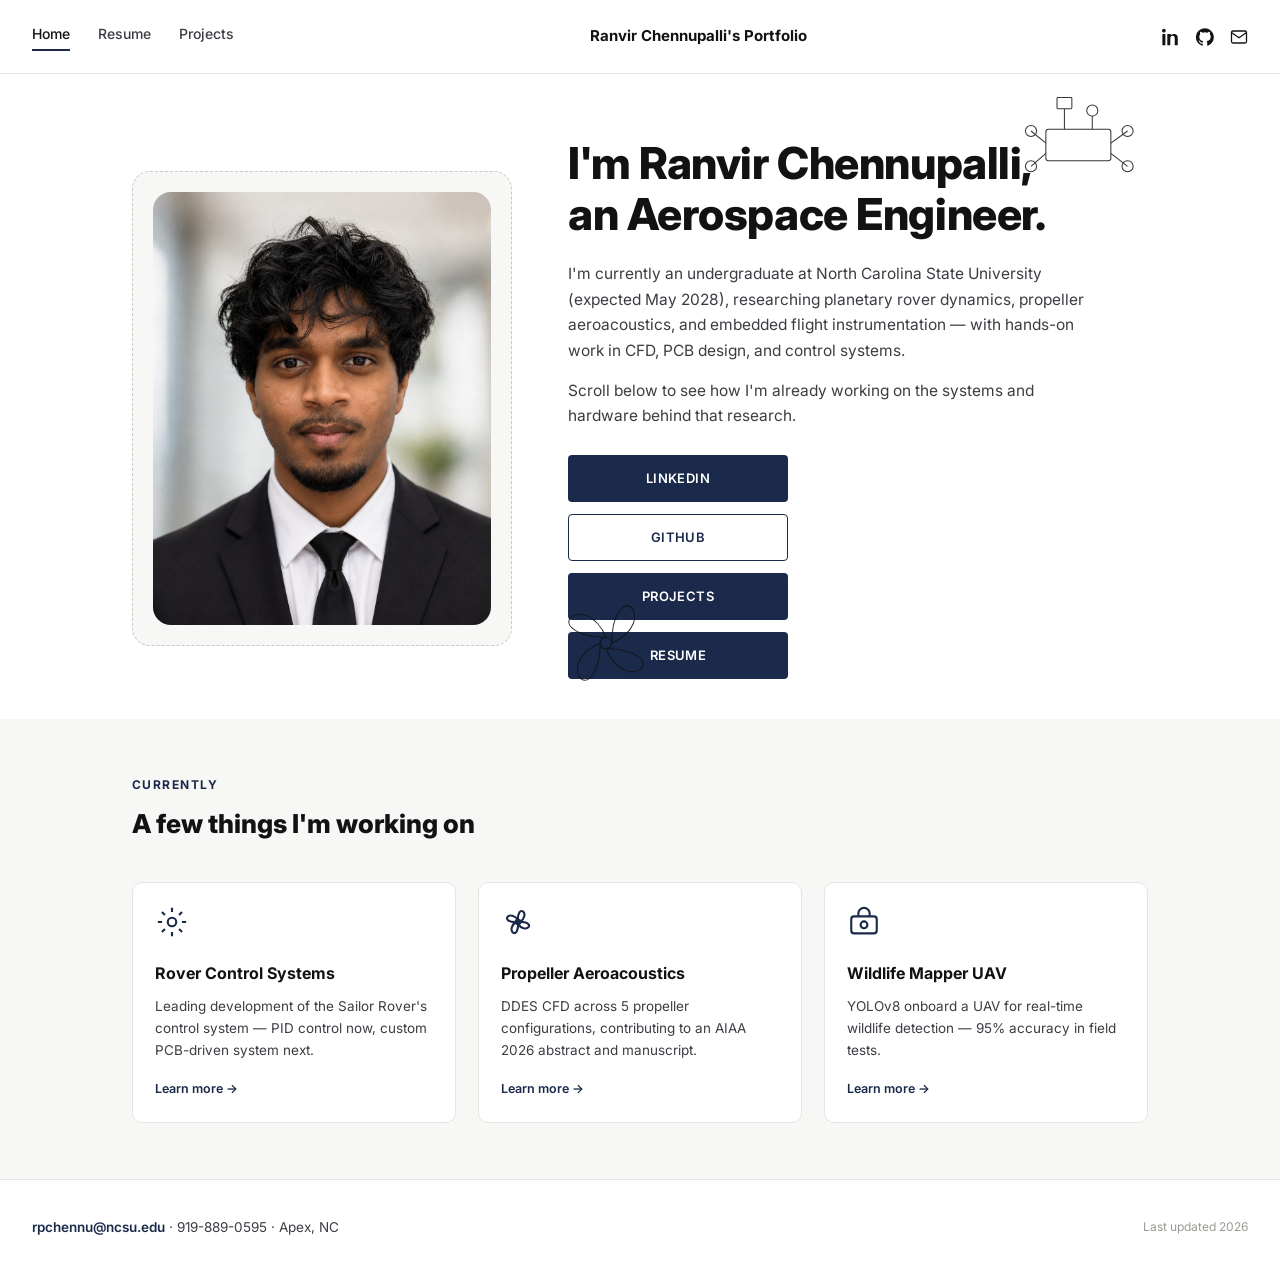
==== index.html @ e4ced8d3 "Publish aerospace portfolio" ====
<!DOCTYPE html>
<html lang="en">
<head>
<meta charset="UTF-8">
<meta name="viewport" content="width=device-width, initial-scale=1.0">
<title>Ranvir Chennupalli — Aerospace Engineer</title>
<meta name="description" content="Aerospace engineering student — rover dynamics, propeller aeroacoustics, and embedded flight instrumentation.">
<link rel="preconnect" href="https://fonts.googleapis.com">
<link rel="preconnect" href="https://fonts.gstatic.com" crossorigin>
<link href="https://fonts.googleapis.com/css2?family=Inter:wght@400;500;600;700;800&display=swap" rel="stylesheet">
<link rel="stylesheet" href="style.css">
</head>
<body>

<nav class="topnav">
  <div class="nav-links">
    <a href="index.html" class="current">Home</a>
    <a href="resume.html">Resume</a>
    <a href="projects.html">Projects</a>
  </div>
  <div class="nav-title">Ranvir Chennupalli's Portfolio</div>
  <div class="nav-social">
    <a href="#" title="LinkedIn (add your URL)" aria-label="LinkedIn">
      <svg viewBox="0 0 24 24" fill="currentColor"><path d="M4.98 3.5C4.98 4.88 3.87 6 2.5 6S0 4.88 0 3.5 1.12 1 2.5 1s2.48 1.12 2.48 2.5zM.5 8h4V23h-4V8zm7.5 0h3.8v2.05h.05c.53-1 1.83-2.05 3.77-2.05C19.9 8 21 10.13 21 13.5V23h-4v-8.3c0-2-.04-4.5-2.75-4.5-2.75 0-3.17 2.15-3.17 4.36V23h-4V8z"/></svg>
    </a>
    <a href="https://github.com/babydab18/portfolio" target="_blank" rel="noopener" title="GitHub" aria-label="GitHub">
      <svg viewBox="0 0 24 24" fill="currentColor"><path d="M12 .3a12 12 0 00-3.8 23.4c.6.1.8-.3.8-.6v-2.2c-3.3.7-4-1.6-4-1.6-.5-1.4-1.3-1.8-1.3-1.8-1.1-.7.1-.7.1-.7 1.2.1 1.8 1.2 1.8 1.2 1 1.8 2.8 1.3 3.5 1 .1-.8.4-1.3.8-1.6-2.7-.3-5.5-1.3-5.5-6a4.6 4.6 0 011.2-3.2 4.3 4.3 0 01.1-3.2s1-.3 3.3 1.2a11.5 11.5 0 016 0c2.3-1.5 3.3-1.2 3.3-1.2a4.3 4.3 0 01.1 3.2 4.6 4.6 0 011.2 3.2c0 4.7-2.8 5.7-5.5 6 .5.4.9 1.1.9 2.3v3.3c0 .3.2.7.8.6A12 12 0 0012 .3z"/></svg>
    </a>
    <a href="mailto:rpchennu@ncsu.edu" title="Email" aria-label="Email">
      <svg viewBox="0 0 24 24" fill="none" stroke="currentColor" stroke-width="1.7"><rect x="2" y="4" width="20" height="16" rx="2"/><path d="M2 6l10 7 10-7"/></svg>
    </a>
  </div>
</nav>

<div class="hero wrap">
  <div class="hero-photo">
 
    <img src="images/Headshot_prof.jpg" alt="Ranvir Chennupalli">
  </div>

  <div class="hero-right">
    <svg class="hero-sketch top" viewBox="0 0 140 110" fill="none" stroke="#111214" stroke-width="1.1">
      <!-- simple rover chassis line sketch -->
      <rect x="30" y="40" width="70" height="34" rx="3"/>
      <line x1="30" y1="55" x2="14" y2="42"/>
      <line x1="100" y1="55" x2="118" y2="42"/>
      <circle cx="14" cy="42" r="6"/>
      <circle cx="118" cy="42" r="6"/>
      <line x1="30" y1="66" x2="14" y2="80"/>
      <line x1="100" y1="66" x2="118" y2="80"/>
      <circle cx="14" cy="80" r="6"/>
      <circle cx="118" cy="80" r="6"/>
      <line x1="50" y1="40" x2="50" y2="18"/>
      <rect x="42" y="6" width="16" height="12" rx="1"/>
      <line x1="80" y1="40" x2="80" y2="26"/>
      <circle cx="80" cy="20" r="6"/>
    </svg>
    <svg class="hero-sketch bottom" viewBox="0 0 100 100" fill="none" stroke="#111214" stroke-width="1.1">
      <!-- simple propeller / PCB-ish line sketch -->
      <circle cx="50" cy="50" r="6"/>
      <path d="M50 44 C 40 20, 20 15, 12 25 C 8 32, 20 44, 50 44"/>
      <path d="M56 50 C 80 40, 85 20, 75 12 C 68 8, 56 20, 56 50"/>
      <path d="M50 56 C 60 80, 80 85, 88 75 C 92 68, 80 56, 50 56"/>
      <path d="M44 50 C 20 60, 15 80, 25 88 C 32 92, 44 80, 44 50"/>
    </svg>

    <h1 class="hero-title">I'm Ranvir Chennupalli,<br>an Aerospace Engineer.</h1>
    <div class="hero-body">
      <p>I'm currently an undergraduate at North Carolina State University (expected May 2028),
        researching planetary rover dynamics, propeller aeroacoustics, and embedded flight
        instrumentation — with hands-on work in CFD, PCB design, and control systems.</p>
      <p>Scroll below to see how I'm already working on the systems and hardware behind that
        research.</p>
    </div>
    <div class="hero-buttons">
      <a class="btn-navy" href="#" title="Add your LinkedIn URL">LinkedIn</a>
      <a class="btn-outline" href="https://github.com/babydab18/portfolio" target="_blank" rel="noopener">GitHub</a>
      <a class="btn-navy" href="projects.html">Projects</a>
      <a class="btn-navy" href="resume.html">Resume</a>
    </div>
  </div>
</div>

<section class="soft">
  <div class="wrap">
    <div class="section-title">Currently</div>
    <div class="section-heading">A few things I'm working on</div>
    <div class="featured-grid">

      <a class="featured-card" href="project-rover-controls.html">
        <svg class="icon" viewBox="0 0 24 24" fill="none" stroke="currentColor" stroke-width="1.5">
          <circle cx="12" cy="12" r="3"/><path d="M12 2v3M12 19v3M2 12h3M19 12h3M4.9 4.9l2.1 2.1M17 17l2.1 2.1M19.1 4.9L17 7M7 17l-2.1 2.1"/>
        </svg>
        <h3>Rover Control Systems</h3>
        <p>Leading development of the Sailor Rover's control system — PID control now, custom PCB-driven system next.</p>
        <span class="learn-more">Learn more →</span>
      </a>

      <a class="featured-card" href="project-archimedes-propeller.html">
        <svg class="icon" viewBox="0 0 24 24" fill="none" stroke="currentColor" stroke-width="1.5">
          <circle cx="12" cy="12" r="1.6"/><path d="M12 10.5c-2-3-6-4-7.5-2-1 1.5.5 4 7.5 3.5M12 13.5c2 3 6 4 7.5 2 1-1.5-.5-4-7.5-3.5M10.5 12c-3 2-4 6-2 7.5 1.5 1 4-.5 3.5-7.5M13.5 12c3-2 4-6 2-7.5-1.5-1-4 .5-3.5 7.5"/>
        </svg>
        <h3>Propeller Aeroacoustics</h3>
        <p>DDES CFD across 5 propeller configurations, contributing to an AIAA 2026 abstract and manuscript.</p>
        <span class="learn-more">Learn more →</span>
      </a>

      <a class="featured-card" href="project-wildlife-mapper.html">
        <svg class="icon" viewBox="0 0 24 24" fill="none" stroke="currentColor" stroke-width="1.5">
          <rect x="3" y="8" width="18" height="12" rx="2"/><path d="M8 8V6a4 4 0 018 0v2"/><circle cx="12" cy="14" r="2.4"/>
        </svg>
        <h3>Wildlife Mapper UAV</h3>
        <p>YOLOv8 onboard a UAV for real-time wildlife detection — 95% accuracy in field tests.</p>
        <span class="learn-more">Learn more →</span>
      </a>

    </div>
  </div>
</section>

<footer>
  <div class="contact">
    <a href="mailto:rpchennu@ncsu.edu">rpchennu@ncsu.edu</a> · 919-889-0595 · Apex, NC
  </div>
  <div class="meta">Last updated 2026</div>
</footer>

</body>
</html>
---- style.css ----
:root {
  --bg: #FFFFFF;
  --bg-soft: #F7F7F5;
  --ink: #111214;
  --body: #3A3D42;
  --navy: #1B2A4A;
  --navy-hover: #24365E;
  --line: #E4E4E1;
  --sans: 'Inter', -apple-system, BlinkMacSystemFont, 'Segoe UI', sans-serif;
}

* { margin: 0; padding: 0; box-sizing: border-box; }

body {
  font-family: var(--sans);
  color: var(--body);
  background: var(--bg);
  line-height: 1.65;
}

a { color: inherit; text-decoration: none; }

.wrap {
  max-width: 1080px;
  margin: 0 auto;
  padding: 0 32px;
}

/* ---------- Nav ---------- */
nav.topnav {
  display: flex;
  align-items: center;
  justify-content: space-between;
  padding: 22px 32px;
  border-bottom: 1px solid var(--line);
}
.nav-links { display: flex; gap: 28px; }
.nav-links a {
  font-size: 14px;
  font-weight: 500;
  color: var(--body);
  padding-bottom: 4px;
  border-bottom: 2px solid transparent;
}
.nav-links a:hover { color: var(--ink); }
.nav-links a.current {
  color: var(--ink);
  border-bottom-color: var(--navy);
}
.nav-title {
  font-weight: 700;
  font-size: 15px;
  color: var(--ink);
}
.nav-social { display: flex; gap: 16px; align-items: center; }
.nav-social a { color: var(--ink); display: flex; }
.nav-social svg { width: 18px; height: 18px; }

/* ---------- Buttons ---------- */
.btn-navy {
  display: inline-block;
  background: var(--navy);
  color: #fff;
  font-weight: 600;
  font-size: 13px;
  letter-spacing: 0.03em;
  text-transform: uppercase;
  padding: 13px 22px;
  border-radius: 4px;
  text-align: center;
  transition: background 0.15s ease;
}
.btn-navy:hover { background: var(--navy-hover); }
.btn-outline {
  display: inline-block;
  border: 1.5px solid var(--navy);
  color: var(--navy);
  font-weight: 600;
  font-size: 13px;
  letter-spacing: 0.03em;
  text-transform: uppercase;
  padding: 11.5px 22px;
  border-radius: 4px;
  text-align: center;
}
.btn-outline:hover { background: var(--bg-soft); }

/* ---------- Hero ---------- */
.hero {
  padding: 64px 32px 40px;
  display: grid;
  grid-template-columns: 380px 1fr;
  gap: 56px;
  align-items: center;
}
.hero-photo {
  width: 100%;
  aspect-ratio: 4 / 5;
  border-radius: 18px;
  background: var(--bg-soft);
  border: 1.5px dashed #C9C9C4;
  display: flex;
  align-items: center;
  justify-content: center;
  text-align: center;
  color: #9A9A94;
  font-size: 13px;
  padding: 20px;
  overflow: hidden;
}
.hero-photo img { width: 100%; height: 100%; object-fit: cover; border-radius: 18px; }

.hero-right { position: relative; }
.hero-sketch {
  position: absolute;
  opacity: 0.85;
}
.hero-sketch.top { top: -46px; right: 0; width: 130px; }
.hero-sketch.bottom { bottom: -12px; left: -10px; width: 96px; }

h1.hero-title {
  font-size: clamp(30px, 4vw, 44px);
  font-weight: 800;
  color: var(--ink);
  line-height: 1.15;
  letter-spacing: -0.01em;
  margin-bottom: 22px;
}

.hero-body p {
  font-size: 15.5px;
  color: var(--body);
  max-width: 520px;
  margin-bottom: 14px;
}

.hero-buttons {
  margin-top: 26px;
  display: flex;
  flex-direction: column;
  gap: 12px;
  max-width: 220px;
}

/* ---------- Section scaffolding ---------- */
section { padding: 56px 32px; }
section.soft { background: var(--bg-soft); }
.section-title {
  font-size: 12px;
  font-weight: 700;
  letter-spacing: 0.12em;
  text-transform: uppercase;
  color: var(--navy);
  margin-bottom: 8px;
}
.section-heading {
  font-size: 26px;
  font-weight: 800;
  color: var(--ink);
  margin-bottom: 36px;
}

/* ---------- Featured strip (index page) ---------- */
.featured-grid {
  display: grid;
  grid-template-columns: repeat(3, 1fr);
  gap: 22px;
}
.featured-card {
  border: 1px solid var(--line);
  border-radius: 10px;
  padding: 22px;
  background: #fff;
  transition: border-color 0.15s ease, transform 0.15s ease;
}
.featured-card:hover { border-color: var(--navy); transform: translateY(-2px); }
.featured-card .icon { width: 34px; height: 34px; margin-bottom: 14px; color: var(--navy); }
.featured-card h3 { font-size: 16px; font-weight: 700; color: var(--ink); margin-bottom: 8px; }
.featured-card p { font-size: 13.5px; color: var(--body); margin-bottom: 12px; }
.featured-card .learn-more { font-size: 12.5px; font-weight: 600; color: var(--navy); }

/* ---------- Projects grid page ---------- */
.projects-grid {
  display: grid;
  grid-template-columns: repeat(3, 1fr);
  gap: 22px;
}
@media (max-width: 800px) {
  .projects-grid, .featured-grid { grid-template-columns: 1fr; }
  .hero { grid-template-columns: 1fr; }
}
.project-tile {
  border: 1px solid var(--line);
  border-radius: 10px;
  padding: 26px 22px;
  background: #fff;
  text-align: left;
  transition: border-color 0.15s ease, transform 0.15s ease, box-shadow 0.15s ease;
}
.project-tile:hover {
  border-color: var(--navy);
  transform: translateY(-3px);
  box-shadow: 0 8px 24px rgba(27,42,74,0.08);
}
.project-tile .icon { width: 40px; height: 40px; color: var(--navy); margin-bottom: 16px; }
.project-tile h3 { font-size: 17px; font-weight: 700; color: var(--ink); margin-bottom: 8px; }
.project-tile .tag-line { font-size: 12px; color: #8A8D92; margin-bottom: 10px; text-transform: uppercase; letter-spacing: 0.04em; font-weight: 600; }
.project-tile p { font-size: 13.5px; color: var(--body); margin-bottom: 14px; }
.project-tile .learn-more { font-size: 12.5px; font-weight: 600; color: var(--navy); }

/* ---------- Project detail page ---------- */
.detail-header { padding: 48px 32px 8px; }
.detail-eyebrow { font-size: 12px; font-weight: 700; letter-spacing: 0.1em; text-transform: uppercase; color: var(--navy); margin-bottom: 10px; }
.detail-title { font-size: clamp(28px, 4vw, 38px); font-weight: 800; color: var(--ink); margin-bottom: 12px; }
.detail-meta { font-size: 13.5px; color: #8A8D92; margin-bottom: 28px; }
.status-pill {
  display: inline-block;
  font-size: 11px;
  font-weight: 700;
  letter-spacing: 0.06em;
  text-transform: uppercase;
  padding: 4px 10px;
  border-radius: 20px;
  margin-left: 10px;
  vertical-align: middle;
}
.status-pill.active { background: #E8F3EC; color: #2E7D4F; }
.status-pill.complete { background: #EEEEEC; color: #6B6E73; }

.gallery {
  display: grid;
  grid-template-columns: 1.4fr 1fr;
  grid-template-rows: 1fr 1fr;
  gap: 14px;
  padding: 0 32px 8px;
  max-width: 1080px;
  margin: 0 auto;
}
.gallery .g-main { grid-row: span 2; }
.img-placeholder {
  background: var(--bg-soft);
  border: 1.5px dashed #C9C9C4;
  border-radius: 12px;
  min-height: 160px;
  display: flex;
  align-items: center;
  justify-content: center;
  text-align: center;
  color: #9A9A94;
  font-size: 12.5px;
  padding: 16px;
}
.img-placeholder img { width: 100%; height: 100%; object-fit: cover; border-radius: 12px; }
.gallery .g-main .img-placeholder { min-height: 340px; }

.detail-body { padding: 44px 32px; max-width: 760px; margin: 0 auto; }
.detail-body p { font-size: 15.5px; margin-bottom: 18px; }
.detail-body h2 { font-size: 15px; font-weight: 700; color: var(--ink); margin: 28px 0 12px; }
.detail-body ul { list-style: none; margin-bottom: 8px; }
.detail-body li { position: relative; padding-left: 20px; margin-bottom: 10px; font-size: 15px; }
.detail-body li::before { content: '—'; position: absolute; left: 0; color: var(--navy); }

.tag-row { display: flex; flex-wrap: wrap; gap: 8px; margin: 22px 0 8px; max-width: 1080px; margin-left: auto; margin-right: auto; padding: 0 32px; }
.tag-pill {
  font-size: 12px;
  font-weight: 600;
  color: var(--navy);
  background: #EEF1F6;
  padding: 5px 12px;
  border-radius: 20px;
}

.project-nav {
  display: flex;
  justify-content: space-between;
  padding: 32px 32px 64px;
  max-width: 1080px;
  margin: 0 auto;
  border-top: 1px solid var(--line);
  margin-top: 36px;
}
.project-nav a { font-size: 13.5px; font-weight: 600; color: var(--navy); }

/* ---------- Footer ---------- */
footer {
  padding: 36px 32px;
  border-top: 1px solid var(--line);
  display: flex;
  justify-content: space-between;
  align-items: center;
  flex-wrap: wrap;
  gap: 12px;
}
footer .contact { font-size: 13.5px; color: var(--body); }
footer .contact a { color: var(--navy); font-weight: 600; }
footer .meta { font-size: 12px; color: #9A9A94; }

.project-resource { padding: 8px 32px 18px; max-width: 1080px; margin: 0 auto; }
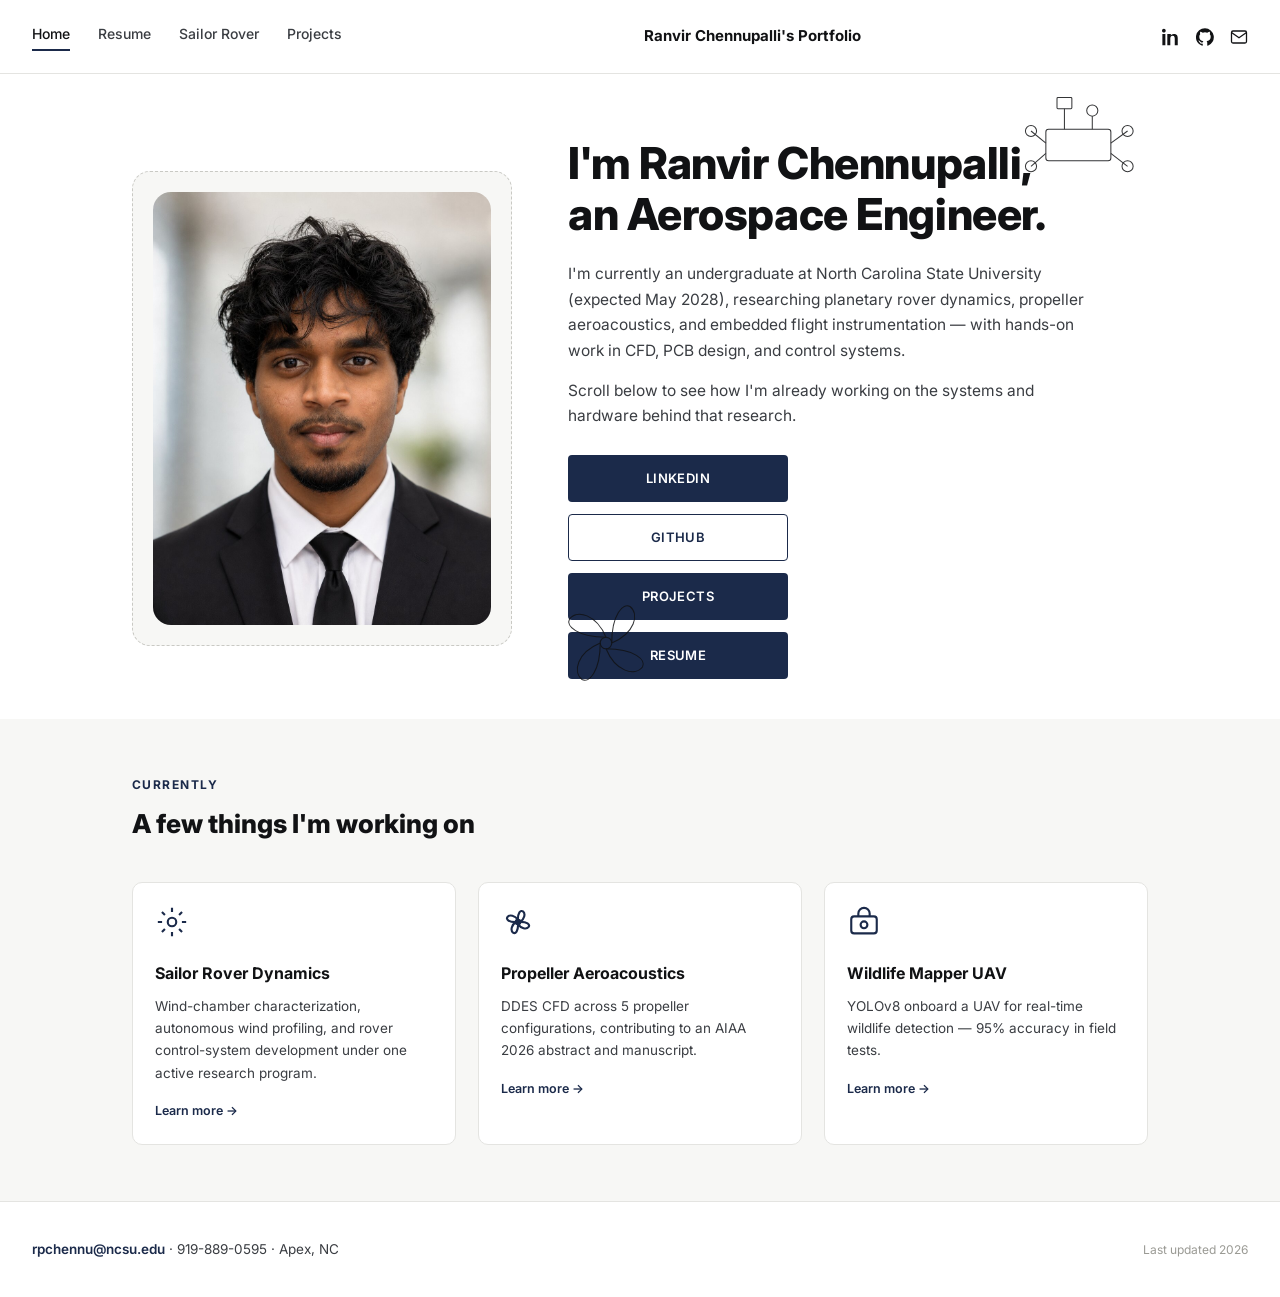
==== commit 83714b56: "Group Sailor research and add project media" ====
--- a/index.html
+++ b/index.html
@@ -16,6 +16,7 @@
   <div class="nav-links">
     <a href="index.html" class="current">Home</a>
     <a href="resume.html">Resume</a>
+    <a href="sailor-rover.html">Sailor Rover</a>
     <a href="projects.html">Projects</a>
   </div>
   <div class="nav-title">Ranvir Chennupalli's Portfolio</div>
@@ -87,12 +88,12 @@
     <div class="section-heading">A few things I'm working on</div>
     <div class="featured-grid">
 
-      <a class="featured-card" href="project-rover-controls.html">
+      <a class="featured-card" href="sailor-rover.html">
         <svg class="icon" viewBox="0 0 24 24" fill="none" stroke="currentColor" stroke-width="1.5">
           <circle cx="12" cy="12" r="3"/><path d="M12 2v3M12 19v3M2 12h3M19 12h3M4.9 4.9l2.1 2.1M17 17l2.1 2.1M19.1 4.9L17 7M7 17l-2.1 2.1"/>
         </svg>
-        <h3>Rover Control Systems</h3>
-        <p>Leading development of the Sailor Rover's control system — PID control now, custom PCB-driven system next.</p>
+        <h3>Sailor Rover Dynamics</h3>
+        <p>Wind-chamber characterization, autonomous wind profiling, and rover control-system development under one active research program.</p>
         <span class="learn-more">Learn more →</span>
       </a>
 
--- a/style.css
+++ b/style.css
@@ -296,3 +296,36 @@
 footer .meta { font-size: 12px; color: #9A9A94; }
 
 .project-resource { padding: 8px 32px 18px; max-width: 1080px; margin: 0 auto; }
+
+
+/* ---------- Sailor Rover grouped research page ---------- */
+.sailor-feature { grid-column: span 2; }
+.sailor-hero { display: grid; grid-template-columns: 1fr 1.1fr; gap: 34px; align-items: center; padding-bottom: 52px; }
+.sailor-hero-copy p { font-size: 16px; margin-bottom: 16px; }
+.sailor-hero img { width: 100%; max-height: 420px; object-fit: cover; border-radius: 14px; border: 1px solid var(--line); }
+.sailor-subgrid { grid-template-columns: repeat(3, 1fr); }
+.sailor-evidence { padding-top: 58px; padding-bottom: 34px; }
+.sailor-evidence > div:first-child { max-width: 760px; }
+.sailor-evidence > div:first-child p { font-size: 15.5px; margin-bottom: 28px; }
+.sailor-evidence-grid { display: grid; grid-template-columns: 1fr 1fr; gap: 18px; }
+.sailor-evidence-grid figure { border: 1px solid var(--line); border-radius: 12px; overflow: hidden; background: #fff; }
+.sailor-evidence-grid img { width: 100%; height: 310px; object-fit: contain; display: block; background: var(--bg-soft); }
+.sailor-evidence-grid figcaption, .media-caption { padding: 12px 14px; font-size: 12.5px; color: #6B6E73; }
+.single-gallery { grid-template-columns: 1.6fr .7fr; grid-template-rows: 1fr; align-items: stretch; }
+.single-gallery .g-main { grid-row: auto; min-height: 430px; }
+.gallery-note { border: 1px solid var(--line); border-radius: 12px; padding: 24px; display: flex; flex-direction: column; justify-content: center; background: var(--bg-soft); }
+.gallery-note strong { color: var(--ink); font-size: 15px; margin-bottom: 8px; }
+.gallery-note span { font-size: 13px; }
+.arch-gallery { grid-template-columns: 1.5fr .8fr; grid-template-rows: 1fr; align-items: stretch; }
+.arch-gallery .g-main { grid-row: auto; min-height: 430px; }
+.arch-gallery .g-main img { object-fit: contain; background: #fff; }
+.media-card { border: 1px solid var(--line); border-radius: 12px; overflow: hidden; background: var(--bg-soft); display: flex; flex-direction: column; }
+.media-card video { width: 100%; height: 100%; min-height: 360px; object-fit: cover; background: #111; }
+@media (max-width: 800px) {
+  .sailor-feature { grid-column: auto; }
+  .sailor-hero, .sailor-evidence-grid, .single-gallery, .arch-gallery { grid-template-columns: 1fr; }
+  .sailor-subgrid { grid-template-columns: 1fr; }
+  .single-gallery .g-main, .arch-gallery .g-main { min-height: 260px; }
+  .media-card video { min-height: 280px; }
+  .sailor-evidence-grid img { height: auto; }
+}
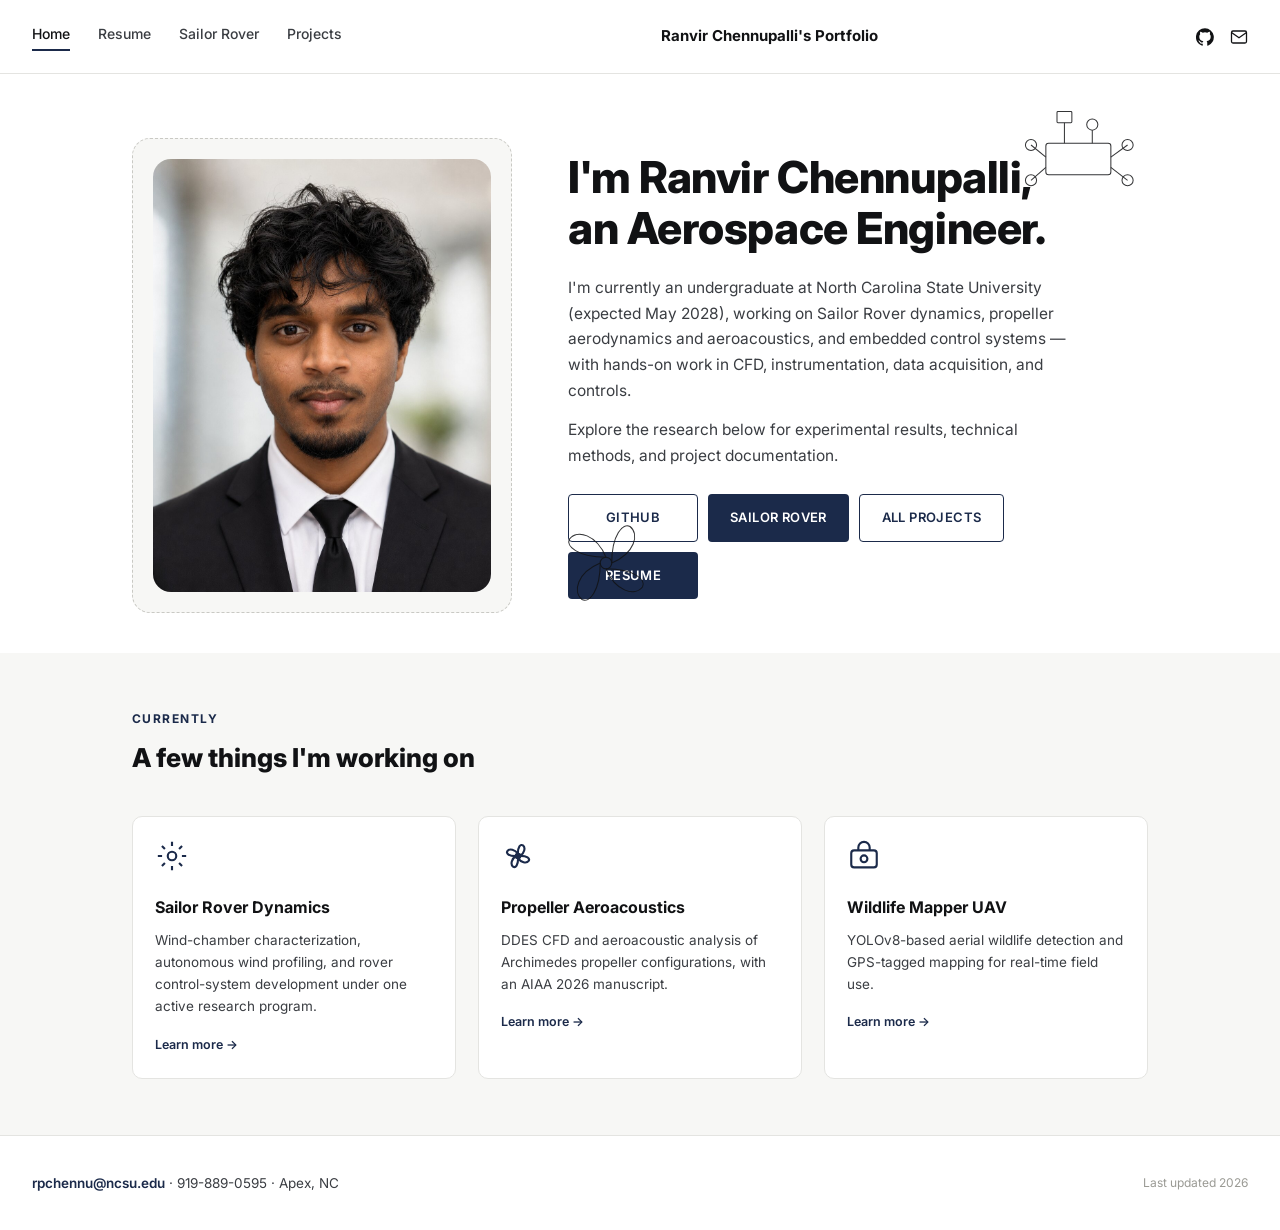
==== commit 28028d17: "Fix portfolio layout, broken links, and project pages" ====
--- a/index.html
+++ b/index.html
@@ -4,7 +4,7 @@
 <meta charset="UTF-8">
 <meta name="viewport" content="width=device-width, initial-scale=1.0">
 <title>Ranvir Chennupalli — Aerospace Engineer</title>
-<meta name="description" content="Aerospace engineering student — rover dynamics, propeller aeroacoustics, and embedded flight instrumentation.">
+<meta name="description" content="Aerospace engineering student focused on experimental aerodynamics, CFD, controls, and embedded systems.">
 <link rel="preconnect" href="https://fonts.googleapis.com">
 <link rel="preconnect" href="https://fonts.gstatic.com" crossorigin>
 <link href="https://fonts.googleapis.com/css2?family=Inter:wght@400;500;600;700;800&display=swap" rel="stylesheet">
@@ -21,9 +21,6 @@
   </div>
   <div class="nav-title">Ranvir Chennupalli's Portfolio</div>
   <div class="nav-social">
-    <a href="#" title="LinkedIn (add your URL)" aria-label="LinkedIn">
-      <svg viewBox="0 0 24 24" fill="currentColor"><path d="M4.98 3.5C4.98 4.88 3.87 6 2.5 6S0 4.88 0 3.5 1.12 1 2.5 1s2.48 1.12 2.48 2.5zM.5 8h4V23h-4V8zm7.5 0h3.8v2.05h.05c.53-1 1.83-2.05 3.77-2.05C19.9 8 21 10.13 21 13.5V23h-4v-8.3c0-2-.04-4.5-2.75-4.5-2.75 0-3.17 2.15-3.17 4.36V23h-4V8z"/></svg>
-    </a>
     <a href="https://github.com/babydab18/portfolio" target="_blank" rel="noopener" title="GitHub" aria-label="GitHub">
       <svg viewBox="0 0 24 24" fill="currentColor"><path d="M12 .3a12 12 0 00-3.8 23.4c.6.1.8-.3.8-.6v-2.2c-3.3.7-4-1.6-4-1.6-.5-1.4-1.3-1.8-1.3-1.8-1.1-.7.1-.7.1-.7 1.2.1 1.8 1.2 1.8 1.2 1 1.8 2.8 1.3 3.5 1 .1-.8.4-1.3.8-1.6-2.7-.3-5.5-1.3-5.5-6a4.6 4.6 0 011.2-3.2 4.3 4.3 0 01.1-3.2s1-.3 3.3 1.2a11.5 11.5 0 016 0c2.3-1.5 3.3-1.2 3.3-1.2a4.3 4.3 0 01.1 3.2 4.6 4.6 0 011.2 3.2c0 4.7-2.8 5.7-5.5 6 .5.4.9 1.1.9 2.3v3.3c0 .3.2.7.8.6A12 12 0 0012 .3z"/></svg>
     </a>
@@ -68,15 +65,14 @@
     <h1 class="hero-title">I'm Ranvir Chennupalli,<br>an Aerospace Engineer.</h1>
     <div class="hero-body">
       <p>I'm currently an undergraduate at North Carolina State University (expected May 2028),
-        researching planetary rover dynamics, propeller aeroacoustics, and embedded flight
-        instrumentation — with hands-on work in CFD, PCB design, and control systems.</p>
-      <p>Scroll below to see how I'm already working on the systems and hardware behind that
-        research.</p>
+        working on Sailor Rover dynamics, propeller aerodynamics and aeroacoustics, and embedded
+        control systems — with hands-on work in CFD, instrumentation, data acquisition, and controls.</p>
+      <p>Explore the research below for experimental results, technical methods, and project documentation.</p>
     </div>
     <div class="hero-buttons">
-      <a class="btn-navy" href="#" title="Add your LinkedIn URL">LinkedIn</a>
       <a class="btn-outline" href="https://github.com/babydab18/portfolio" target="_blank" rel="noopener">GitHub</a>
-      <a class="btn-navy" href="projects.html">Projects</a>
+      <a class="btn-navy" href="sailor-rover.html">Sailor Rover</a>
+      <a class="btn-outline" href="projects.html">All Projects</a>
       <a class="btn-navy" href="resume.html">Resume</a>
     </div>
   </div>
@@ -102,7 +98,7 @@
           <circle cx="12" cy="12" r="1.6"/><path d="M12 10.5c-2-3-6-4-7.5-2-1 1.5.5 4 7.5 3.5M12 13.5c2 3 6 4 7.5 2 1-1.5-.5-4-7.5-3.5M10.5 12c-3 2-4 6-2 7.5 1.5 1 4-.5 3.5-7.5M13.5 12c3-2 4-6 2-7.5-1.5-1-4 .5-3.5 7.5"/>
         </svg>
         <h3>Propeller Aeroacoustics</h3>
-        <p>DDES CFD across 5 propeller configurations, contributing to an AIAA 2026 abstract and manuscript.</p>
+        <p>DDES CFD and aeroacoustic analysis of Archimedes propeller configurations, with an AIAA 2026 manuscript.</p>
         <span class="learn-more">Learn more →</span>
       </a>
 
@@ -111,7 +107,7 @@
           <rect x="3" y="8" width="18" height="12" rx="2"/><path d="M8 8V6a4 4 0 018 0v2"/><circle cx="12" cy="14" r="2.4"/>
         </svg>
         <h3>Wildlife Mapper UAV</h3>
-        <p>YOLOv8 onboard a UAV for real-time wildlife detection — 95% accuracy in field tests.</p>
+        <p>YOLOv8-based aerial wildlife detection and GPS-tagged mapping for real-time field use.</p>
         <span class="learn-more">Learn more →</span>
       </a>
 
--- a/style.css
+++ b/style.css
@@ -137,10 +137,11 @@
 .hero-buttons {
   margin-top: 26px;
   display: flex;
-  flex-direction: column;
-  gap: 12px;
-  max-width: 220px;
-}
+  flex-wrap: wrap;
+  gap: 10px;
+  max-width: 560px;
+}
+.hero-buttons .btn-navy, .hero-buttons .btn-outline { min-width: 130px; }
 
 /* ---------- Section scaffolding ---------- */
 section { padding: 56px 32px; }
@@ -329,3 +330,67 @@
   .media-card video { min-height: 280px; }
   .sailor-evidence-grid img { height: auto; }
 }
+
+
+/* ---------- Portfolio polish ---------- */
+.media-figure {
+  border: 1px solid var(--line);
+  border-radius: 12px;
+  overflow: hidden;
+  background: #fff;
+  min-width: 0;
+}
+.media-figure img {
+  width: 100%;
+  height: 100%;
+  min-height: 280px;
+  object-fit: contain;
+  display: block;
+  background: var(--bg-soft);
+}
+.media-figure figcaption {
+  padding: 10px 14px;
+  font-size: 12.5px;
+  color: #6B6E73;
+  border-top: 1px solid var(--line);
+}
+.two-media-gallery {
+  grid-template-columns: 1fr 1fr;
+  grid-template-rows: 1fr;
+}
+.two-media-gallery .media-figure img { height: 360px; }
+.nav-social a:hover, .project-nav a:hover, footer .contact a:hover { color: var(--navy-hover); }
+
+@media (max-width: 900px) {
+  nav.topnav {
+    flex-wrap: wrap;
+    gap: 14px 22px;
+    padding: 18px 22px;
+  }
+  .nav-title { order: -1; width: 100%; }
+  .nav-links { gap: 18px; flex-wrap: wrap; }
+  .hero { padding-top: 42px; grid-template-columns: minmax(250px, 330px) 1fr; gap: 36px; }
+}
+
+@media (max-width: 700px) {
+  .wrap { padding-left: 20px; padding-right: 20px; }
+  section { padding: 44px 20px; }
+  nav.topnav { align-items: flex-start; }
+  .nav-title { font-size: 14px; }
+  .nav-links { width: calc(100% - 70px); gap: 12px 16px; }
+  .nav-links a { font-size: 13px; }
+  .nav-social { margin-left: auto; }
+  .hero { grid-template-columns: 1fr; padding: 38px 20px 32px; }
+  .hero-photo { max-width: 340px; margin: 0 auto; }
+  .hero-sketch { display: none; }
+  h1.hero-title { font-size: 34px; }
+  .hero-buttons { max-width: none; }
+  .hero-buttons .btn-navy, .hero-buttons .btn-outline { flex: 1 1 130px; }
+  .detail-header { padding: 38px 20px 8px; }
+  .gallery, .two-media-gallery { grid-template-columns: 1fr; grid-template-rows: auto; padding: 0 20px 8px; }
+  .two-media-gallery .media-figure img, .media-figure img { height: auto; min-height: 0; }
+  .tag-row { padding: 0 20px; }
+  .detail-body { padding: 34px 20px; }
+  .project-nav { padding: 26px 20px 48px; gap: 18px; flex-wrap: wrap; }
+  footer { padding: 30px 20px; }
+}
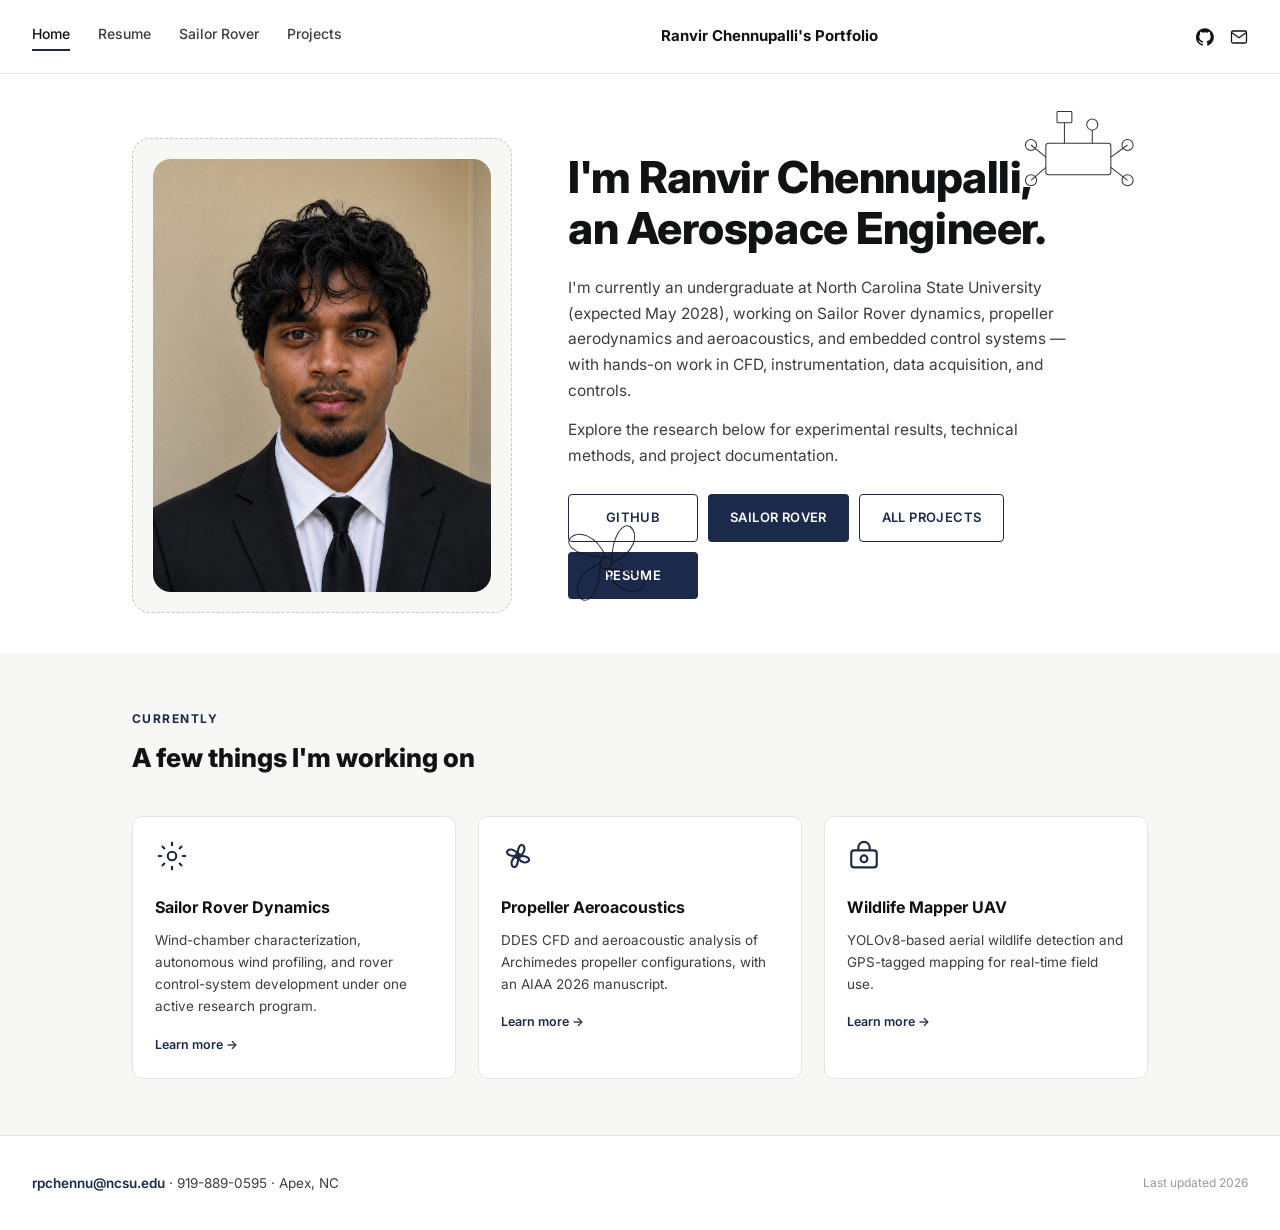
==== commit c210e1c6: "Update portfolio headshot" ====
--- a/index.html
+++ b/index.html
@@ -33,7 +33,7 @@
 <div class="hero wrap">
   <div class="hero-photo">
  
-    <img src="images/Headshot_prof.jpg" alt="Ranvir Chennupalli">
+    <img src="images/Headshot_prof_natural.png" alt="Ranvir Chennupalli">
   </div>
 
   <div class="hero-right">
--- a/style.css
+++ b/style.css
@@ -301,33 +301,33 @@
 
 /* ---------- Sailor Rover grouped research page ---------- */
 .sailor-feature { grid-column: span 2; }
-.sailor-hero { display: grid; grid-template-columns: 1fr 1.1fr; gap: 34px; align-items: center; padding-bottom: 52px; }
+.sailor-hero { display: grid; grid-template-columns: 1.15fr .85fr; gap: 34px; align-items: center; padding-bottom: 52px; }
 .sailor-hero-copy p { font-size: 16px; margin-bottom: 16px; }
-.sailor-hero img { width: 100%; max-height: 420px; object-fit: cover; border-radius: 14px; border: 1px solid var(--line); }
+.sailor-hero img { width: 100%; max-width: 420px; height: 300px; object-fit: cover; border-radius: 14px; border: 1px solid var(--line); justify-self: end; }
 .sailor-subgrid { grid-template-columns: repeat(3, 1fr); }
 .sailor-evidence { padding-top: 58px; padding-bottom: 34px; }
 .sailor-evidence > div:first-child { max-width: 760px; }
 .sailor-evidence > div:first-child p { font-size: 15.5px; margin-bottom: 28px; }
 .sailor-evidence-grid { display: grid; grid-template-columns: 1fr 1fr; gap: 18px; }
 .sailor-evidence-grid figure { border: 1px solid var(--line); border-radius: 12px; overflow: hidden; background: #fff; }
-.sailor-evidence-grid img { width: 100%; height: 310px; object-fit: contain; display: block; background: var(--bg-soft); }
+.sailor-evidence-grid img { width: 100%; height: 240px; object-fit: contain; display: block; background: var(--bg-soft); }
 .sailor-evidence-grid figcaption, .media-caption { padding: 12px 14px; font-size: 12.5px; color: #6B6E73; }
 .single-gallery { grid-template-columns: 1.6fr .7fr; grid-template-rows: 1fr; align-items: stretch; }
 .single-gallery .g-main { grid-row: auto; min-height: 430px; }
 .gallery-note { border: 1px solid var(--line); border-radius: 12px; padding: 24px; display: flex; flex-direction: column; justify-content: center; background: var(--bg-soft); }
 .gallery-note strong { color: var(--ink); font-size: 15px; margin-bottom: 8px; }
 .gallery-note span { font-size: 13px; }
-.arch-gallery { grid-template-columns: 1.5fr .8fr; grid-template-rows: 1fr; align-items: stretch; }
-.arch-gallery .g-main { grid-row: auto; min-height: 430px; }
+.arch-gallery { grid-template-columns: 1.25fr .75fr; grid-template-rows: 1fr; align-items: stretch; max-width: 920px; }
+.arch-gallery .g-main { grid-row: auto; min-height: 0; }
 .arch-gallery .g-main img { object-fit: contain; background: #fff; }
 .media-card { border: 1px solid var(--line); border-radius: 12px; overflow: hidden; background: var(--bg-soft); display: flex; flex-direction: column; }
-.media-card video { width: 100%; height: 100%; min-height: 360px; object-fit: cover; background: #111; }
+.media-card video { width: 100%; height: 275px; min-height: 0; object-fit: cover; background: #111; }
 @media (max-width: 800px) {
   .sailor-feature { grid-column: auto; }
   .sailor-hero, .sailor-evidence-grid, .single-gallery, .arch-gallery { grid-template-columns: 1fr; }
   .sailor-subgrid { grid-template-columns: 1fr; }
   .single-gallery .g-main, .arch-gallery .g-main { min-height: 260px; }
-  .media-card video { min-height: 280px; }
+  .media-card video { height: 260px; min-height: 0; }
   .sailor-evidence-grid img { height: auto; }
 }
 
@@ -342,8 +342,8 @@
 }
 .media-figure img {
   width: 100%;
-  height: 100%;
-  min-height: 280px;
+  height: 280px;
+  min-height: 0;
   object-fit: contain;
   display: block;
   background: var(--bg-soft);
@@ -394,3 +394,14 @@
   .project-nav { padding: 26px 20px 48px; gap: 18px; flex-wrap: wrap; }
   footer { padding: 30px 20px; }
 }
+
+/* ---------- Long-form project explanations ---------- */
+.project-intro { font-size: 17px !important; line-height: 1.75; color: #2f3237; }
+.detail-body h2 { font-size: 17px; margin-top: 34px; }
+.detail-body h3 { font-size: 14px; font-weight: 700; color: var(--ink); margin: 22px 0 8px; }
+.callout { margin: 24px 0; padding: 18px 20px; background: var(--bg-soft); border-left: 3px solid var(--navy); border-radius: 0 8px 8px 0; }
+.callout strong { color: var(--ink); }
+.sailor-overview { max-width: 860px; margin: 0 auto; padding: 12px 32px 48px; }
+.sailor-overview p { font-size: 15.5px; margin-bottom: 16px; }
+.sailor-overview h2 { font-size: 20px; color: var(--ink); margin: 28px 0 10px; }
+@media (max-width: 700px) { .sailor-hero img { max-width: none; height: 240px; justify-self: stretch; } .sailor-overview { padding: 6px 20px 38px; } }
